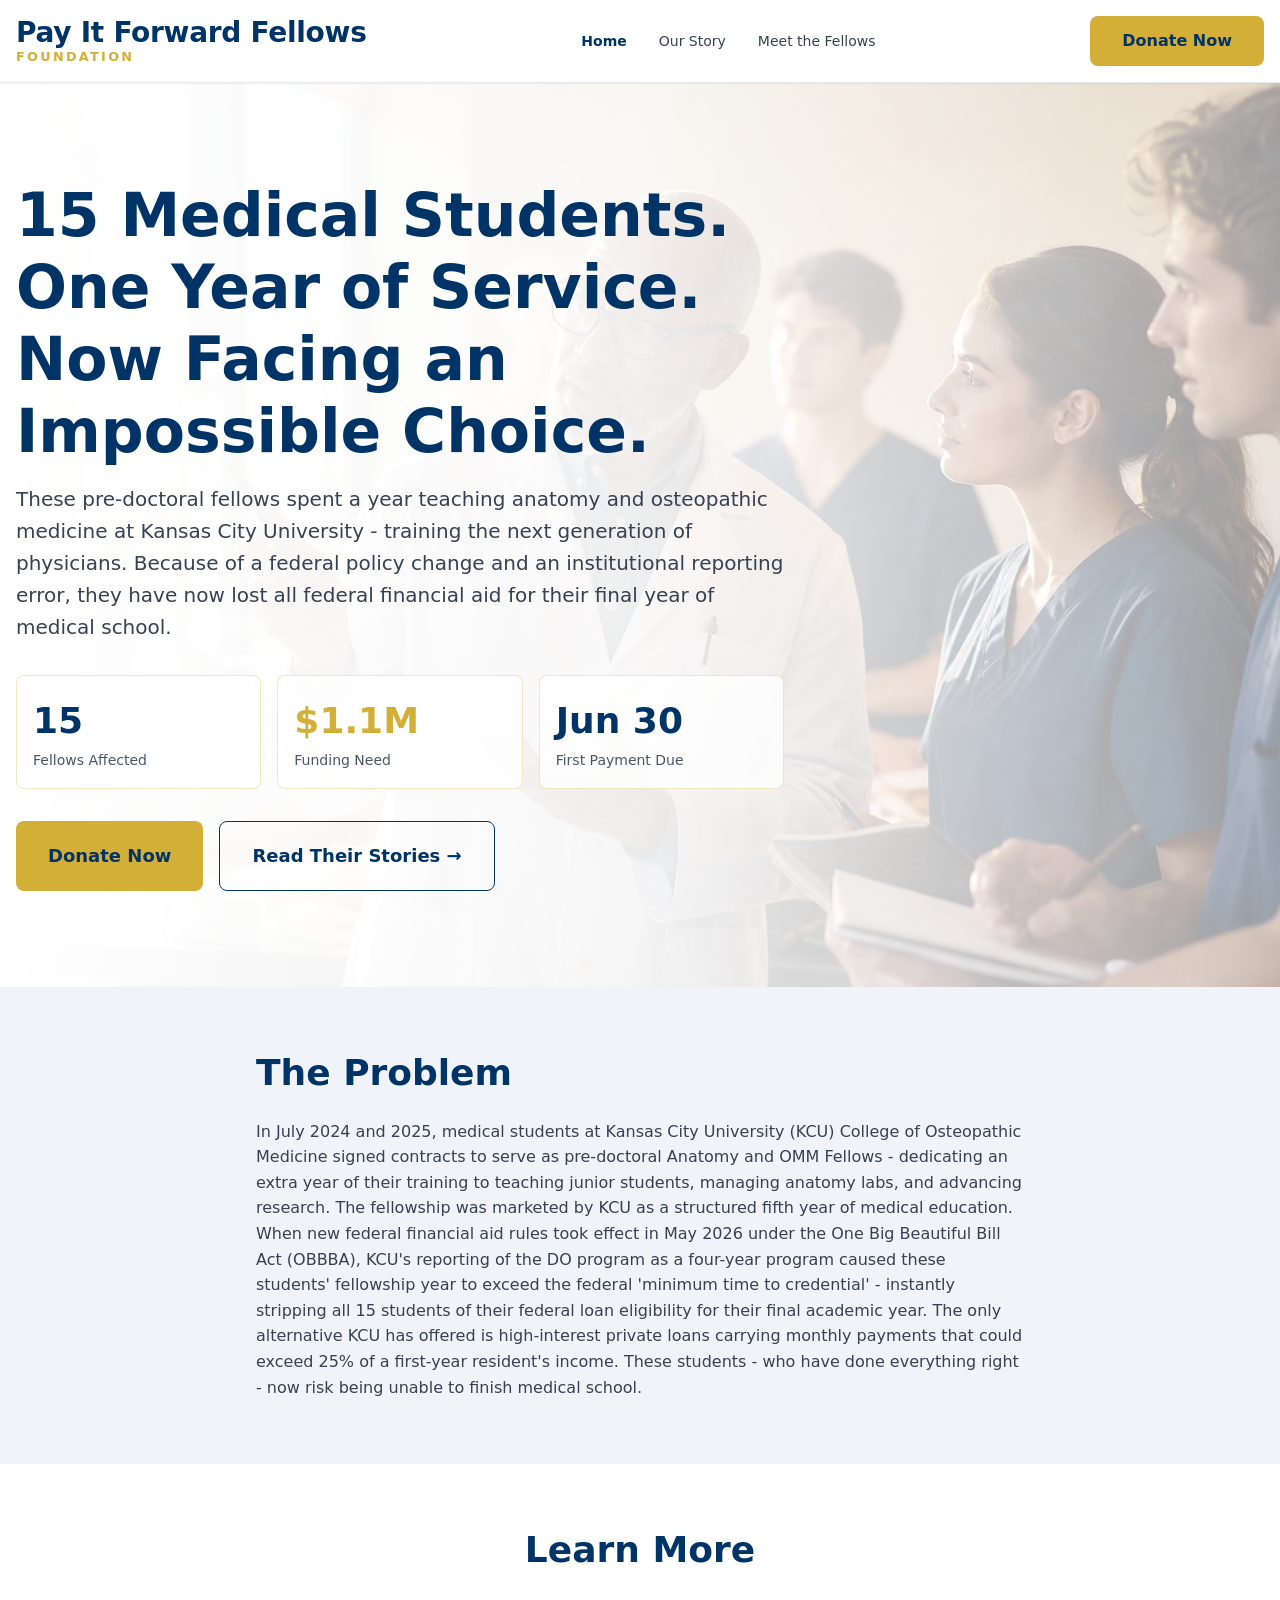
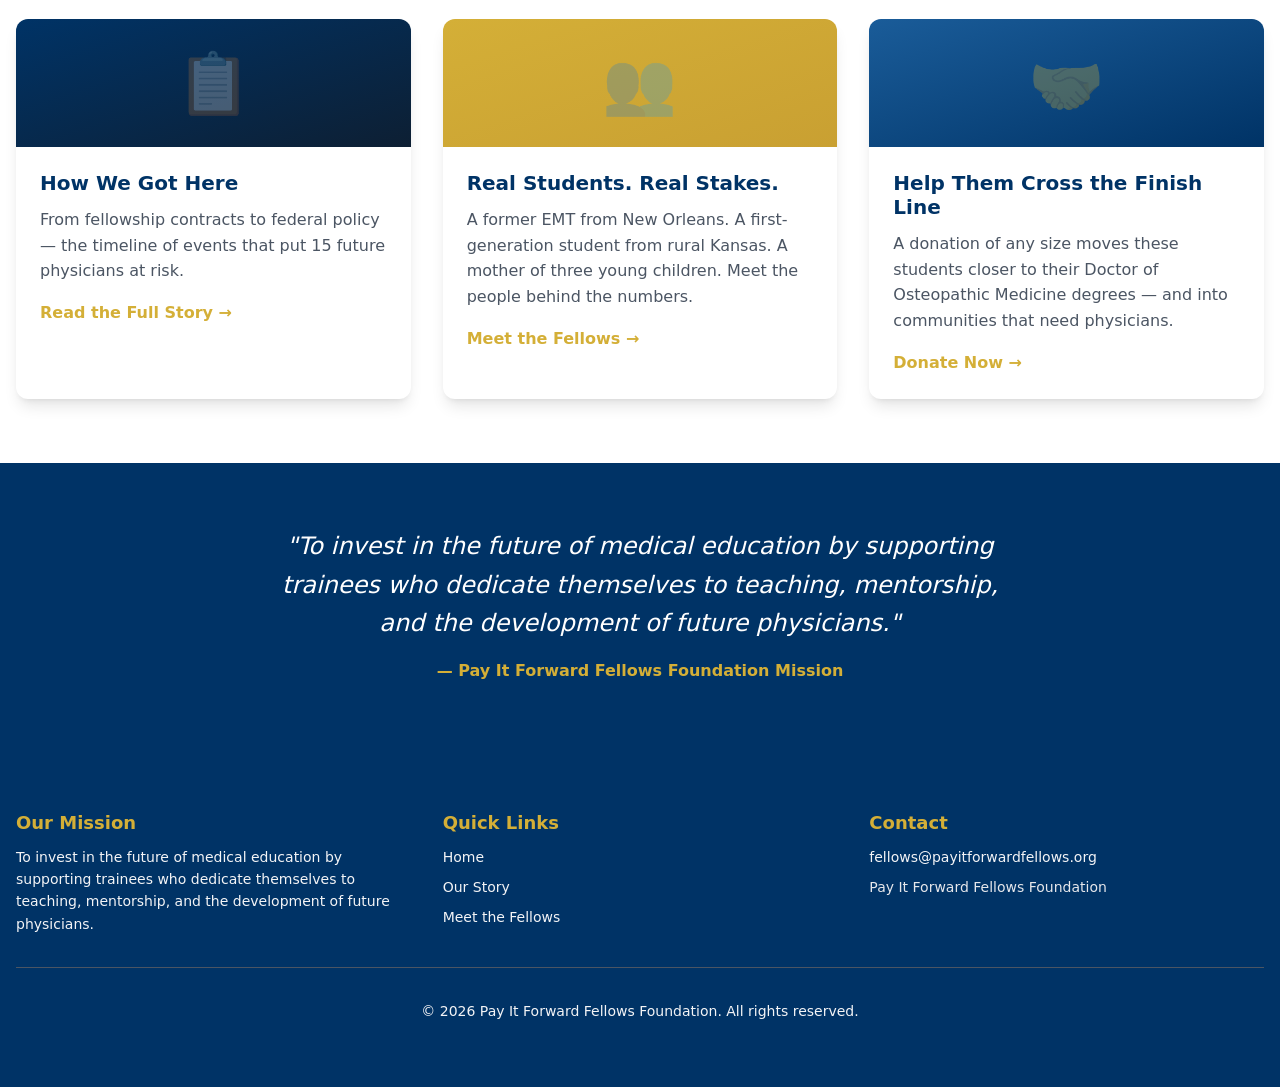
==== index.html @ 17644991 "Initial commit: Pay It Forward Fellows static site Hand-written HTML/CSS/JS fundraising site for 15 " ====
<!doctype html>
<html lang="en">
<head>
  <meta charset="utf-8" />
  <meta name="viewport" content="width=device-width, initial-scale=1" />
  <title>Pay It Forward Fellows — 15 Medical Students Facing an Impossible Choice</title>
  <meta name="description" content="15 KCU pre-doctoral fellows lost all federal financial aid for their final year of medical school. Help them cross the finish line." />
  <link rel="stylesheet" href="styles.css" />
</head>
<body>

  <!-- ===== Header ===== -->
  <header class="site-header">
    <div class="container">
      <a href="index.html" class="logo" aria-label="Pay It Forward Fellows Foundation — Home">
        <span class="logo-main">Pay It Forward Fellows</span>
        <span class="logo-sub">Foundation</span>
      </a>

      <nav class="main-nav" aria-label="Main">
        <a href="index.html" aria-current="page">Home</a>
        <a href="our-story.html">Our Story</a>
        <a href="meet-fellows.html">Meet the Fellows</a>
      </nav>

      <div class="header-cta">
        <a href="mailto:fellows@payitforwardfellows.org" class="btn btn-gold">Donate Now</a>
      </div>

      <button class="menu-toggle" aria-label="Toggle menu" aria-expanded="false" data-menu-toggle>☰</button>
    </div>

    <div class="mobile-menu" data-mobile-menu>
      <nav class="container" aria-label="Mobile">
        <a href="index.html" aria-current="page">Home</a>
        <a href="our-story.html">Our Story</a>
        <a href="meet-fellows.html">Meet the Fellows</a>
        <a href="mailto:fellows@payitforwardfellows.org" class="btn btn-gold">Donate Now</a>
      </nav>
    </div>
  </header>

  <main>
    <!-- ===== Hero ===== -->
    <section class="hero">
      <div class="hero-bg" role="img" aria-label="Medical education teaching environment"></div>
      <div class="hero-overlay"></div>

      <div class="container">
        <div class="hero-content">
          <h1>15 Medical Students. One Year of Service. Now Facing an Impossible Choice.</h1>
          <p class="lead">
            These pre-doctoral fellows spent a year teaching anatomy and osteopathic medicine at Kansas City
            University - training the next generation of physicians. Because of a federal policy change and an
            institutional reporting error, they have now lost all federal financial aid for their final year of
            medical school.
          </p>

          <div class="stats">
            <div class="stat">
              <div class="stat-value">15</div>
              <div class="stat-label">Fellows Affected</div>
            </div>
            <div class="stat">
              <div class="stat-value gold">$1.1M</div>
              <div class="stat-label">Funding Need</div>
            </div>
            <div class="stat">
              <div class="stat-value">Jun 30</div>
              <div class="stat-label">First Payment Due</div>
            </div>
          </div>

          <div class="hero-actions">
            <a href="mailto:fellows@payitforwardfellows.org" class="btn btn-gold btn-lg">Donate Now</a>
            <a href="meet-fellows.html" class="btn btn-outline btn-lg">Read Their Stories →</a>
          </div>
        </div>
      </div>
    </section>

    <!-- ===== The Problem ===== -->
    <section class="bg-soft">
      <div class="container">
        <div class="narrow">
          <h2>The Problem</h2>
          <p>
            In July 2024 and 2025, medical students at Kansas City University (KCU) College of Osteopathic
            Medicine signed contracts to serve as pre-doctoral Anatomy and OMM Fellows - dedicating an extra
            year of their training to teaching junior students, managing anatomy labs, and advancing research.
            The fellowship was marketed by KCU as a structured fifth year of medical education. When new federal
            financial aid rules took effect in May 2026 under the One Big Beautiful Bill Act (OBBBA), KCU's
            reporting of the DO program as a four-year program caused these students' fellowship year to exceed
            the federal 'minimum time to credential' - instantly stripping all 15 students of their federal loan
            eligibility for their final academic year. The only alternative KCU has offered is high-interest
            private loans carrying monthly payments that could exceed 25% of a first-year resident's income.
            These students - who have done everything right - now risk being unable to finish medical school.
          </p>
        </div>
      </div>
    </section>

    <!-- ===== Learn More ===== -->
    <section>
      <div class="container">
        <h2 class="text-center" style="margin-bottom: 3rem;">Learn More</h2>

        <div class="card-grid card-grid-3">
          <article class="card">
            <div class="teaser-banner teaser-navy"><span>📋</span></div>
            <div class="teaser-body">
              <h3>How We Got Here</h3>
              <p>From fellowship contracts to federal policy — the timeline of events that put 15 future physicians at risk.</p>
              <a href="our-story.html" class="link-gold">Read the Full Story →</a>
            </div>
          </article>

          <article class="card">
            <div class="teaser-banner teaser-gold"><span>👥</span></div>
            <div class="teaser-body">
              <h3>Real Students. Real Stakes.</h3>
              <p>A former EMT from New Orleans. A first-generation student from rural Kansas. A mother of three young children. Meet the people behind the numbers.</p>
              <a href="meet-fellows.html" class="link-gold">Meet the Fellows →</a>
            </div>
          </article>

          <article class="card">
            <div class="teaser-banner teaser-blue"><span>🤝</span></div>
            <div class="teaser-body">
              <h3>Help Them Cross the Finish Line</h3>
              <p>A donation of any size moves these students closer to their Doctor of Osteopathic Medicine degrees — and into communities that need physicians.</p>
              <a href="mailto:fellows@payitforwardfellows.org" class="link-gold">Donate Now →</a>
            </div>
          </article>
        </div>
      </div>
    </section>

    <!-- ===== Mission ===== -->
    <section class="bg-navy">
      <div class="container">
        <div class="narrow text-center">
          <p class="mission-quote">
            "To invest in the future of medical education by supporting trainees who dedicate themselves to
            teaching, mentorship, and the development of future physicians."
          </p>
          <p class="text-gold" style="font-weight: 600;">— Pay It Forward Fellows Foundation Mission</p>
        </div>
      </div>
    </section>
  </main>

  <!-- ===== Footer ===== -->
  <footer class="site-footer">
    <div class="container">
      <div class="footer-grid">
        <div>
          <h3>Our Mission</h3>
          <p>To invest in the future of medical education by supporting trainees who dedicate themselves to teaching, mentorship, and the development of future physicians.</p>
        </div>
        <div>
          <h3>Quick Links</h3>
          <ul>
            <li><a href="index.html">Home</a></li>
            <li><a href="our-story.html">Our Story</a></li>
            <li><a href="meet-fellows.html">Meet the Fellows</a></li>
          </ul>
        </div>
        <div>
          <h3>Contact</h3>
          <p><a href="mailto:fellows@payitforwardfellows.org">fellows@payitforwardfellows.org</a></p>
          <p style="margin-top: 0.5rem; color: #e5e7eb;">Pay It Forward Fellows Foundation</p>
        </div>
      </div>
      <div class="footer-bottom">
        <p>© <span data-year>2026</span> Pay It Forward Fellows Foundation. All rights reserved.</p>
      </div>
    </div>
  </footer>

  <script src="main.js"></script>
</body>
</html>
---- styles.css ----
/* ==========================================================================
   Pay It Forward Fellows — styles.css
   Design system: navy #003366 / gold #D4AF37, system font stack
   ========================================================================== */

:root {
  --navy: #003366;
  --navy-dark: #0d1f33;
  --navy-mid: #1a5c99;
  --gold: #d4af37;
  --gold-dark: #c9a032;
  --bg-soft: #f0f4f8;
  --bg-softer: #f8f9fa;
  --text-body: #374151;   /* gray-700 */
  --text-muted: #4b5563;  /* gray-600 */
  --border: #e5e7eb;
  --red: #ef4444;
  --ease-out: cubic-bezier(0.23, 1, 0.32, 1);
}

* { box-sizing: border-box; margin: 0; padding: 0; }

html { scroll-behavior: smooth; }

body {
  font-family: ui-sans-serif, system-ui, -apple-system, "Segoe UI", Roboto, Arial, sans-serif;
  color: var(--text-body);
  background: #fff;
  line-height: 1.6;
  min-height: 100vh;
  display: flex;
  flex-direction: column;
}

img { max-width: 100%; display: block; }

a { color: inherit; text-decoration: none; }

main { flex: 1; }

/* ---------- Layout ---------- */
.container {
  width: 100%;
  max-width: 80rem; /* 7xl */
  margin-inline: auto;
  padding-inline: 1rem;
}

section { padding-block: 3rem; }
@media (min-width: 768px) { section { padding-block: 4rem; } }

.bg-soft   { background: var(--bg-soft); }
.bg-softer { background: var(--bg-softer); }
.bg-navy   { background: var(--navy); color: #fff; }
.bg-navy-grad {
  background: linear-gradient(to right, var(--navy), var(--navy-dark));
  color: #fff;
}

/* ---------- Typography ---------- */
h1, h2, h3 { color: var(--navy); line-height: 1.2; }
.bg-navy h1, .bg-navy h2, .bg-navy-grad h1, .bg-navy-grad h2 { color: #fff; }

h1 { font-size: 2.25rem; font-weight: 700; margin-bottom: 1rem; }
h2 { font-size: 1.875rem; font-weight: 700; margin-bottom: 1.5rem; }
h3 { font-size: 1.25rem; font-weight: 700; margin-bottom: 0.75rem; }

@media (min-width: 768px) {
  h1 { font-size: 3rem; }
  h2 { font-size: 2.25rem; }
}
@media (min-width: 1024px) {
  .hero h1 { font-size: 3.75rem; }
}

.lead { font-size: 1.125rem; }
@media (min-width: 768px) { .lead { font-size: 1.25rem; } }

.text-gold   { color: var(--gold); }
.text-center { text-align: center; }
.muted       { color: var(--text-muted); }
.narrow      { max-width: 48rem; margin-inline: auto; }

/* ---------- Buttons ---------- */
.btn {
  display: inline-flex;
  align-items: center;
  gap: 0.5rem;
  font: inherit;
  font-weight: 600;
  border: 0;
  border-radius: 0.5rem;
  padding: 0.75rem 2rem;
  cursor: pointer;
  transition: background-color 160ms var(--ease-out), color 160ms var(--ease-out),
              transform 160ms var(--ease-out);
}
.btn:active { transform: scale(0.97); }

.btn-gold { background: var(--gold); color: var(--navy); }
.btn-gold:hover { background: var(--gold-dark); }

.btn-outline {
  background: transparent;
  color: var(--navy);
  border: 1px solid var(--navy);
}
.btn-outline:hover { background: var(--navy); color: #fff; }

.btn-lg { padding: 1.25rem 2rem; font-size: 1.125rem; }

/* ---------- Header ---------- */
.site-header {
  position: sticky;
  top: 0;
  z-index: 50;
  background: #fff;
  border-bottom: 1px solid var(--border);
  box-shadow: 0 1px 2px rgb(0 0 0 / 0.05);
}
.site-header .container {
  display: flex;
  align-items: center;
  justify-content: space-between;
  padding-block: 1rem;
}

/* Text logo (fallback until real logo PNG is provided).
   To swap in the real logo: replace .logo contents with
   <img src="assets/piff-logo.png" alt="Pay It Forward Fellows Foundation" class="logo-img"> */
.logo { display: flex; flex-direction: column; line-height: 1.15; flex-shrink: 0; }
.logo .logo-main {
  font-size: 1.5rem;
  font-weight: 800;
  color: var(--navy);
  letter-spacing: -0.01em;
}
.logo .logo-sub {
  font-size: 0.8rem;
  font-weight: 700;
  color: var(--gold);
  text-transform: uppercase;
  letter-spacing: 0.18em;
}
.logo-img { height: 6rem; width: auto; } /* h-24; md bump below */
@media (min-width: 768px) {
  .logo .logo-main { font-size: 1.75rem; }
  .logo-img { height: 7rem; } /* h-28 */
}

.main-nav { display: none; align-items: center; gap: 2rem; }
.main-nav a {
  font-size: 0.875rem;
  font-weight: 500;
  transition: color 160ms var(--ease-out);
}
.main-nav a:hover, .main-nav a[aria-current="page"] { color: var(--navy); }
.main-nav a[aria-current="page"] { font-weight: 700; }

.header-cta { display: none; }

.menu-toggle {
  display: inline-flex;
  background: none;
  border: 0;
  padding: 0.5rem;
  border-radius: 0.5rem;
  cursor: pointer;
  color: var(--navy);
}
.menu-toggle:hover { background: var(--bg-soft); }

@media (min-width: 768px) {
  .main-nav, .header-cta { display: inline-flex; }
  .menu-toggle { display: none; }
}

/* Mobile menu */
.mobile-menu {
  display: none;
  border-top: 1px solid var(--border);
  background: var(--bg-softer);
}
.mobile-menu.open { display: block; }
.mobile-menu nav {
  display: flex;
  flex-direction: column;
  gap: 1rem;
  padding-block: 1rem;
}
.mobile-menu a { font-size: 0.875rem; font-weight: 500; padding-block: 0.5rem; }
.mobile-menu .btn { justify-content: center; width: 100%; }

/* ---------- Hero (Home) ---------- */
.hero { position: relative; overflow: hidden; padding-block: 4rem; }
@media (min-width: 768px) { .hero { padding-block: 6rem; } }

.hero-bg {
  position: absolute;
  inset: 0;
  background: url("assets/hero-medical-education.webp") center / cover no-repeat;
  opacity: 0.4;
}
.hero-overlay {
  position: absolute;
  inset: 0;
  background: linear-gradient(to right, #fff, rgb(255 255 255 / 0.8), transparent);
}
.hero .container { position: relative; z-index: 10; }
.hero-content { max-width: 48rem; }
.hero p.lead { margin-bottom: 2rem; }

/* Stats row */
.stats {
  display: grid;
  grid-template-columns: repeat(3, 1fr);
  gap: 1rem;
  margin-bottom: 2rem;
}
.stat {
  background: rgb(255 255 255 / 0.8);
  backdrop-filter: blur(4px);
  border: 1px solid rgb(212 175 55 / 0.3);
  border-radius: 0.5rem;
  padding: 1rem;
}
.stat-value { font-size: 1.875rem; font-weight: 700; color: var(--navy); }
.stat-value.gold { color: var(--gold); }
.stat-label { font-size: 0.875rem; color: var(--text-muted); }
@media (min-width: 768px) { .stat-value { font-size: 2.25rem; } }

.hero-actions { display: flex; flex-direction: column; gap: 1rem; }
@media (min-width: 640px) { .hero-actions { flex-direction: row; } }

/* ---------- Cards ---------- */
.card {
  background: #fff;
  border-radius: 0.75rem;
  box-shadow: 0 10px 15px -3px rgb(0 0 0 / 0.1), 0 4px 6px -4px rgb(0 0 0 / 0.1);
  overflow: hidden;
  transition: box-shadow 300ms var(--ease-out);
}
.card:hover {
  box-shadow: 0 20px 25px -5px rgb(0 0 0 / 0.1), 0 8px 10px -6px rgb(0 0 0 / 0.1);
}

.card-grid {
  display: grid;
  grid-template-columns: 1fr;
  gap: 2rem;
}
@media (min-width: 768px) {
  .card-grid-3 { grid-template-columns: repeat(3, 1fr); }
  .card-grid-2 { grid-template-columns: repeat(2, 1fr); }
}

/* Teaser cards (Home) */
.teaser-banner {
  height: 8rem;
  display: flex;
  align-items: center;
  justify-content: center;
  font-size: 3.75rem;
}
.teaser-banner span { opacity: 0.25; }
.teaser-navy { background: linear-gradient(to bottom right, var(--navy), var(--navy-dark)); }
.teaser-gold { background: linear-gradient(to bottom right, var(--gold), var(--gold-dark)); }
.teaser-blue { background: linear-gradient(to bottom right, var(--navy-mid), var(--navy)); }
.teaser-body { padding: 1.5rem; }
.teaser-body p { color: var(--text-muted); margin-bottom: 1rem; }

.link-gold {
  display: inline-flex;
  align-items: center;
  gap: 0.5rem;
  color: var(--gold);
  font-weight: 600;
  transition: color 160ms var(--ease-out);
}
.link-gold:hover { color: var(--navy); }

/* Accent-border cards (Our Story, Meet Fellows) */
.card-accent { padding: 1.5rem; border-left: 4px solid var(--gold); border-radius: 0.5rem; }
.card-accent.red { border-left-color: var(--red); }
.card-accent p + p { margin-top: 0.75rem; }
.note { font-size: 0.875rem; color: var(--text-muted); font-style: italic; }

/* Callout boxes */
.callout {
  background: var(--bg-soft);
  border: 1px solid rgb(212 175 55 / 0.3);
  border-radius: 0.5rem;
  padding: 1.5rem;
}
.callout-warn {
  background: #fff3cd;
  border: 1px solid #ffc107;
  border-radius: 0.5rem;
  padding: 1.5rem;
  color: #1f2937;
}
.callout-gold-bar {
  background: #fff;
  border-left: 4px solid var(--gold);
  border-radius: 0.25rem;
  padding: 1.5rem;
  margin-top: 2rem;
}
.flag {
  background: #fff;
  border-left: 4px solid var(--red);
  border-radius: 0.25rem;
  padding: 1rem;
}
.flag + .flag { margin-top: 1rem; }

/* ---------- Mission quote (Home) ---------- */
.mission-quote { font-size: 1.25rem; font-style: italic; margin-bottom: 1rem; }
@media (min-width: 768px) { .mission-quote { font-size: 1.5rem; } }

/* ---------- Timeline (Our Story) ---------- */
.timeline-photo {
  height: 24rem;
  border-radius: 0.5rem;
  margin-bottom: 3rem;
  background: url("assets/timeline-accent.webp") center / cover no-repeat;
}
.timeline { display: flex; flex-direction: column; }
.timeline-item { display: flex; gap: 1.5rem; }
.timeline-marker { display: flex; flex-direction: column; align-items: center; flex-shrink: 0; }
.timeline-dot {
  width: 3rem;
  height: 3rem;
  border-radius: 9999px;
  background: var(--gold);
  color: var(--navy);
  font-weight: 700;
  display: flex;
  align-items: center;
  justify-content: center;
}
.timeline-line {
  width: 4px;
  flex: 1;
  min-height: 4rem;
  background: rgb(212 175 55 / 0.3);
  margin-top: 0.5rem;
}
.timeline-body { padding-bottom: 2rem; }
.timeline-date { font-size: 0.875rem; font-weight: 600; color: var(--gold); }
.timeline-body h3 { font-size: 1.125rem; margin: 0.25rem 0 0.5rem; }

/* ---------- Testimonials (Meet Fellows) ---------- */
.fellows { display: flex; flex-direction: column; gap: 3rem; }

.fellow-card { display: grid; grid-template-columns: 1fr; }
@media (min-width: 768px) { .fellow-card { grid-template-columns: 1fr 2fr; } }

/* Dark gradient layered OVER the photo so white text stays readable */
.fellow-profile {
  color: #fff;
  padding: 2rem;
  display: flex;
  flex-direction: column;
  justify-content: space-between;
  background:
    linear-gradient(to bottom right, rgb(0 51 102 / 0.93), rgb(13 31 51 / 0.93)),
    url("assets/testimonial-background.webp") center / cover no-repeat;
}
.fellow-icon { font-size: 3.75rem; margin-bottom: 1rem; }
.fellow-profile h3 { color: #fff; font-size: 1.5rem; margin-bottom: 0.5rem; }
.fellow-title { color: var(--gold); font-weight: 600; margin-bottom: 1rem; }
.fellow-bio { font-size: 0.875rem; color: #f3f4f6; }

.fellow-story { padding: 2rem; display: flex; flex-direction: column; justify-content: center; }
.quote-mark { font-size: 3rem; line-height: 1; color: var(--gold); font-family: Georgia, serif; }
.fellow-quote { font-size: 1.125rem; font-style: italic; margin-bottom: 1rem; }
.fellow-quote2 { margin-bottom: 1.5rem; }
.fellow-sig {
  padding-top: 1rem;
  border-top: 1px solid var(--border);
  font-size: 0.875rem;
  font-weight: 600;
  color: var(--gold);
}

/* ---------- Footer ---------- */
.site-footer { background: var(--navy); color: #fff; padding-block: 3rem; }
@media (min-width: 768px) { .site-footer { padding-block: 4rem; } }

.footer-grid {
  display: grid;
  grid-template-columns: 1fr;
  gap: 2rem;
  margin-bottom: 2rem;
}
@media (min-width: 768px) { .footer-grid { grid-template-columns: repeat(3, 1fr); } }

.site-footer h3 { color: var(--gold); font-size: 1.125rem; }
.site-footer p, .site-footer li { font-size: 0.875rem; color: #f3f4f6; }
.site-footer ul { list-style: none; display: flex; flex-direction: column; gap: 0.5rem; }
.site-footer a { transition: color 160ms var(--ease-out); }
.site-footer a:hover { color: var(--gold); }

.footer-bottom {
  border-top: 1px solid #4b5563;
  padding-top: 2rem;
  text-align: center;
  font-size: 0.875rem;
  color: #d1d5db;
}
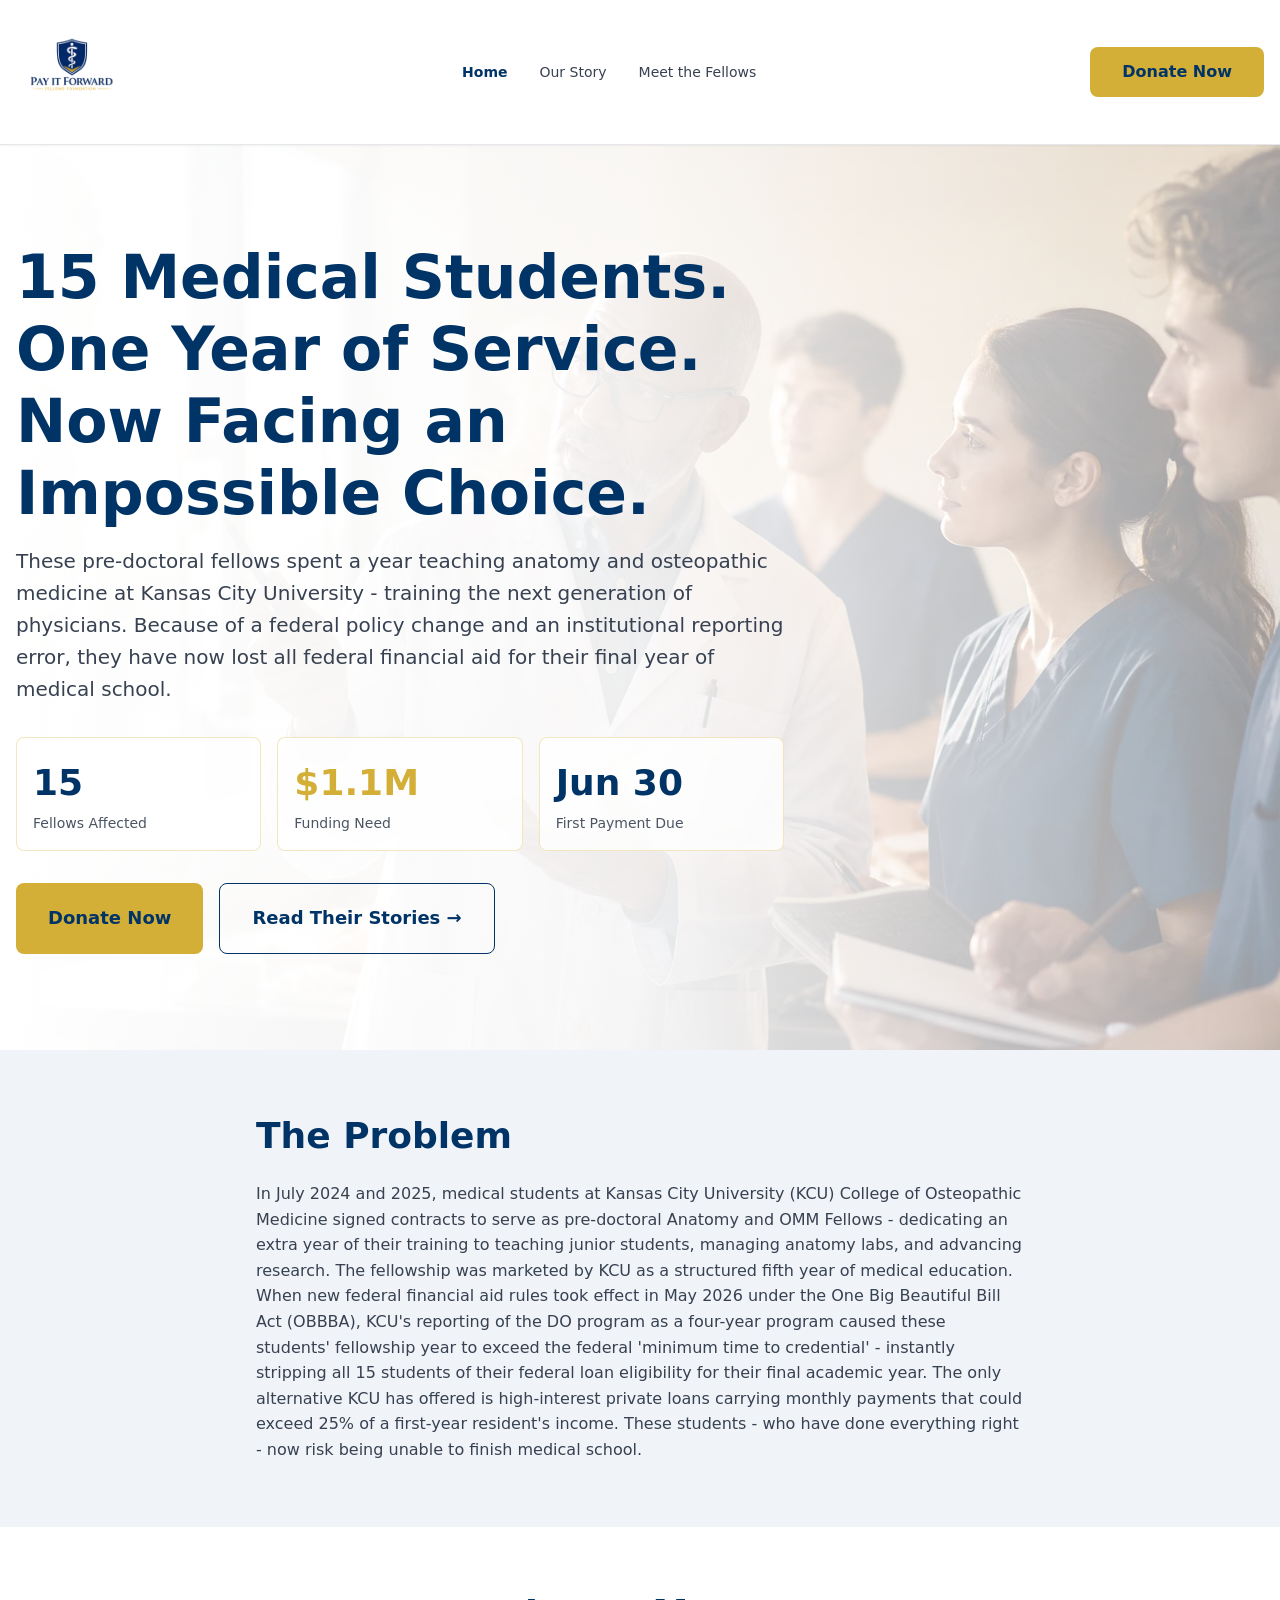
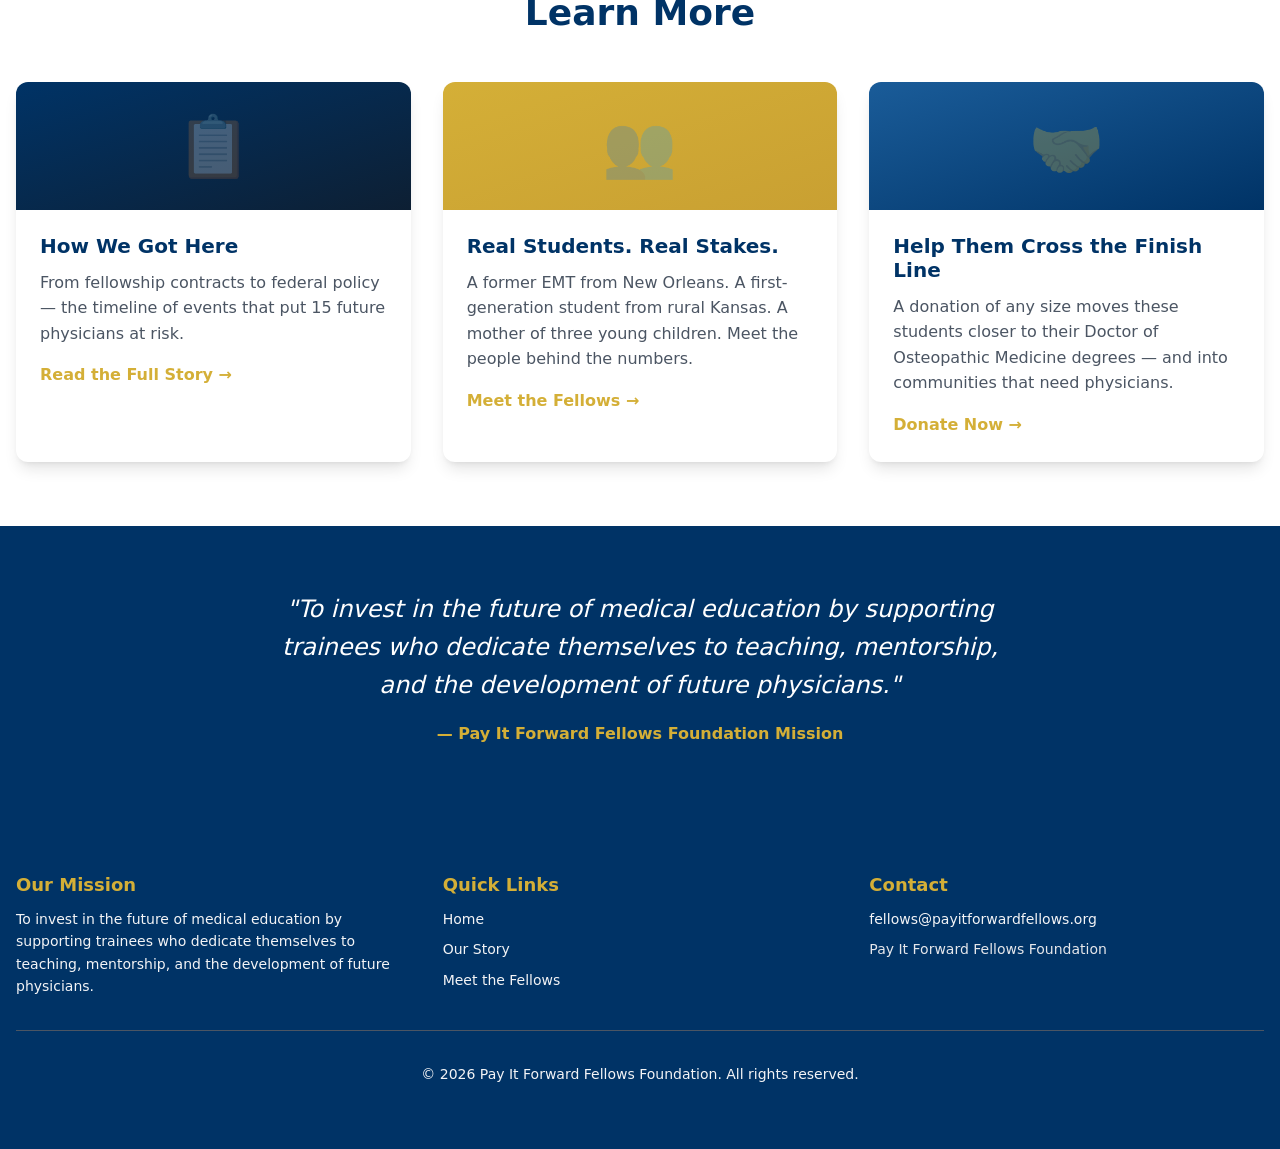
==== commit eeac1710: "Add official shield logo to header on all pages Replaces the text-logo fallback with assets/piff-log" ====
--- a/index.html
+++ b/index.html
@@ -13,8 +13,7 @@
   <header class="site-header">
     <div class="container">
       <a href="index.html" class="logo" aria-label="Pay It Forward Fellows Foundation — Home">
-        <span class="logo-main">Pay It Forward Fellows</span>
-        <span class="logo-sub">Foundation</span>
+        <img src="assets/piff-logo.png" alt="Pay It Forward Fellows Foundation" class="logo-img" />
       </a>
 
       <nav class="main-nav" aria-label="Main">
--- a/styles.css
+++ b/styles.css
@@ -125,9 +125,7 @@
   padding-block: 1rem;
 }
 
-/* Text logo (fallback until real logo PNG is provided).
-   To swap in the real logo: replace .logo contents with
-   <img src="assets/piff-logo.png" alt="Pay It Forward Fellows Foundation" class="logo-img"> */
+/* Logo image (assets/piff-logo.png). .logo-main/.logo-sub kept as text fallback styles. */
 .logo { display: flex; flex-direction: column; line-height: 1.15; flex-shrink: 0; }
 .logo .logo-main {
   font-size: 1.5rem;
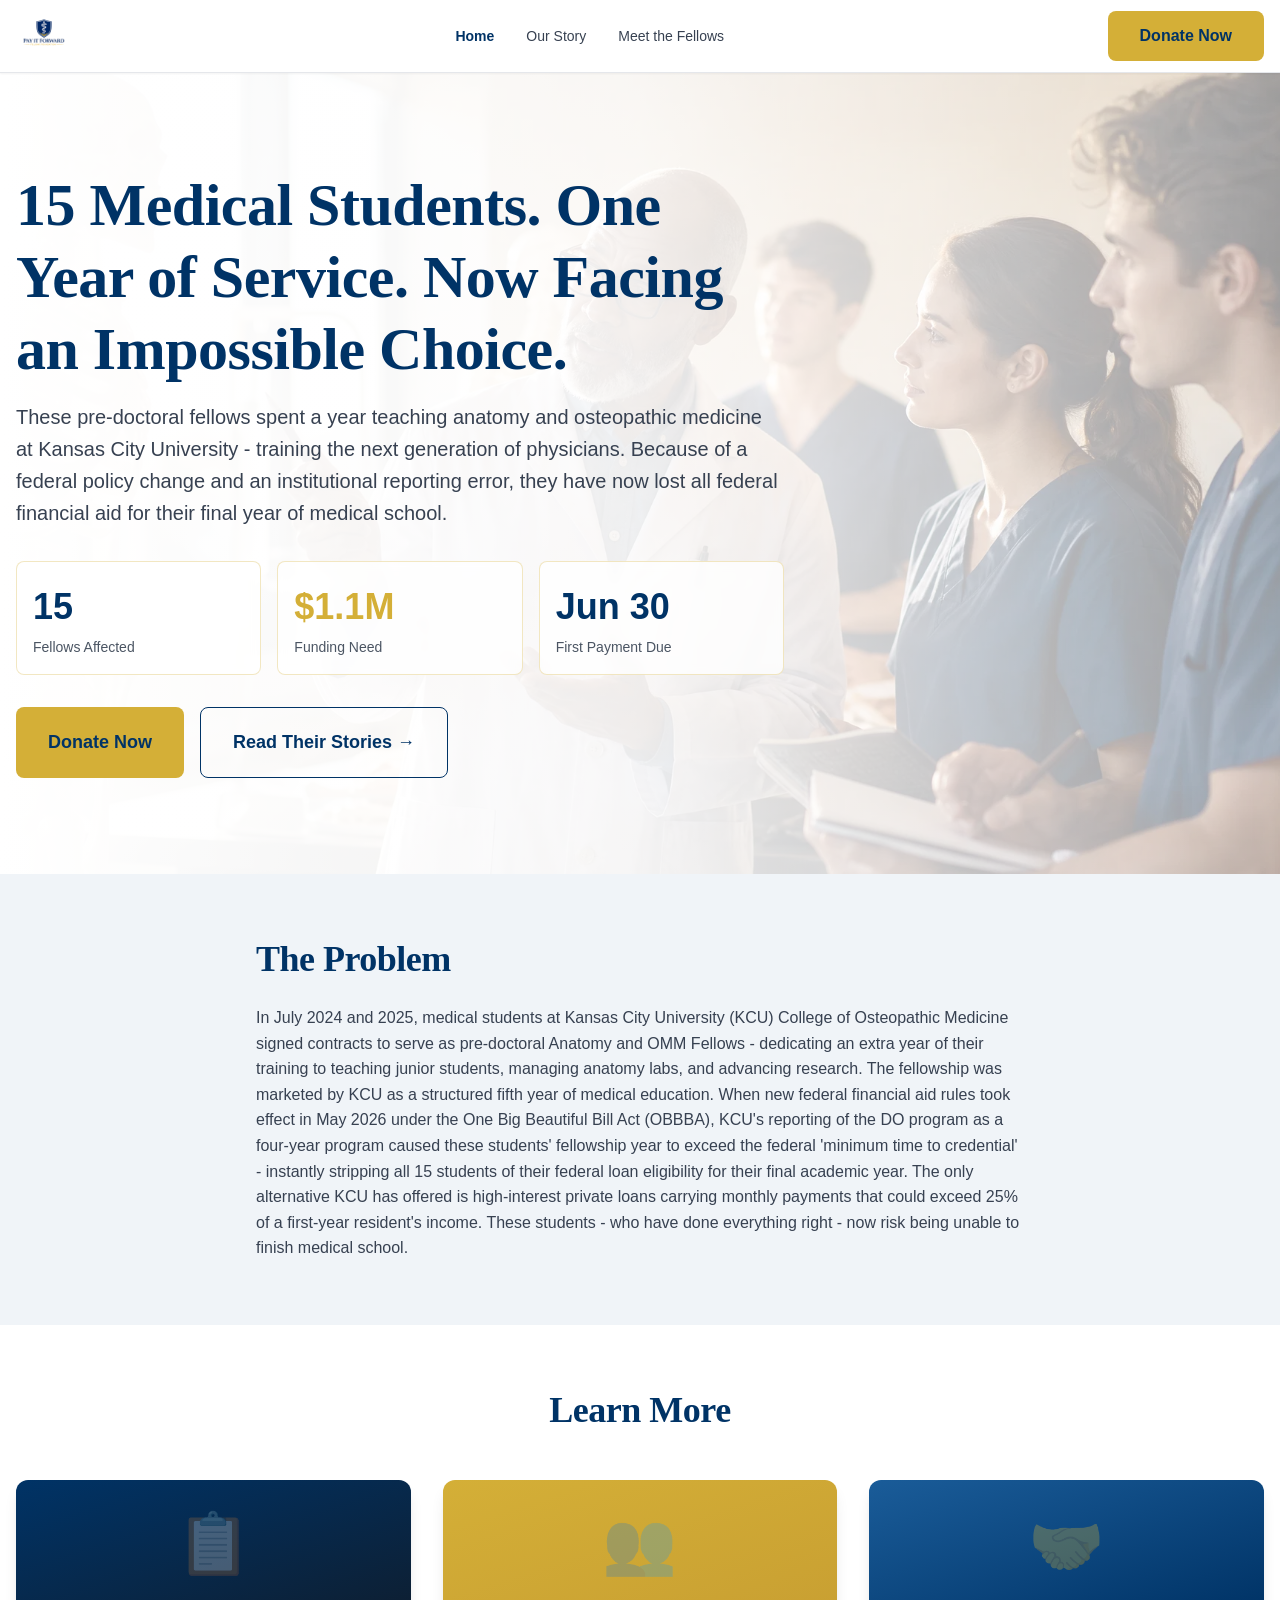
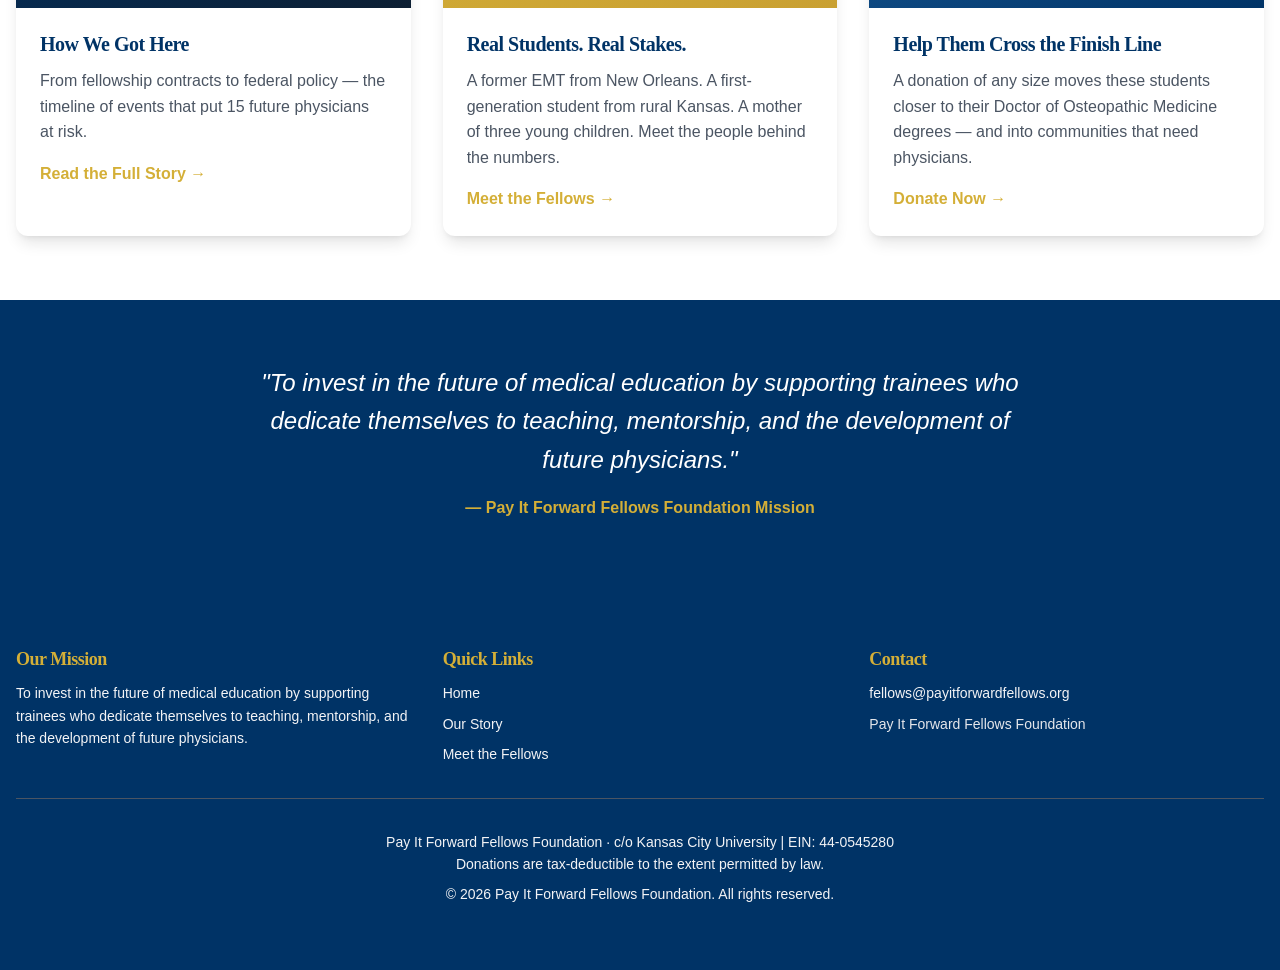
==== commit 4b414554: "Match React project design + real fellow stories from content doc - Typography: Georgia serif headin" ====
--- a/index.html
+++ b/index.html
@@ -172,7 +172,9 @@
         </div>
       </div>
       <div class="footer-bottom">
-        <p>© <span data-year>2026</span> Pay It Forward Fellows Foundation. All rights reserved.</p>
+        <p>Pay It Forward Fellows Foundation · c/o Kansas City University | EIN: 44-0545280</p>
+        <p>Donations are tax-deductible to the extent permitted by law.</p>
+        <p style="margin-top: 0.5rem;">© <span data-year>2026</span> Pay It Forward Fellows Foundation. All rights reserved.</p>
       </div>
     </div>
   </footer>
--- a/styles.css
+++ b/styles.css
@@ -23,7 +23,8 @@
 html { scroll-behavior: smooth; }
 
 body {
-  font-family: ui-sans-serif, system-ui, -apple-system, "Segoe UI", Roboto, Arial, sans-serif;
+  /* Matches React project base layer (client/src/index.css) */
+  font-family: 'Segoe UI', Tahoma, Geneva, Verdana, sans-serif;
   color: var(--text-body);
   background: #fff;
   line-height: 1.6;
@@ -58,7 +59,12 @@
 }
 
 /* ---------- Typography ---------- */
-h1, h2, h3 { color: var(--navy); line-height: 1.2; }
+h1, h2, h3 {
+  color: var(--navy);
+  line-height: 1.2;
+  font-family: 'Georgia', serif; /* heading font from React project */
+  letter-spacing: -0.5px;
+}
 .bg-navy h1, .bg-navy h2, .bg-navy-grad h1, .bg-navy-grad h2 { color: #fff; }
 
 h1 { font-size: 2.25rem; font-weight: 700; margin-bottom: 1rem; }
@@ -122,7 +128,7 @@
   display: flex;
   align-items: center;
   justify-content: space-between;
-  padding-block: 1rem;
+  padding-block: 0.5rem;
 }
 
 /* Logo image (assets/piff-logo.png). .logo-main/.logo-sub kept as text fallback styles. */
@@ -140,10 +146,10 @@
   text-transform: uppercase;
   letter-spacing: 0.18em;
 }
-.logo-img { height: 6rem; width: auto; } /* h-24; md bump below */
+.logo-img { height: 3rem; width: auto; } /* compact header */
 @media (min-width: 768px) {
   .logo .logo-main { font-size: 1.75rem; }
-  .logo-img { height: 7rem; } /* h-28 */
+  .logo-img { height: 3.5rem; }
 }
 
 .main-nav { display: none; align-items: center; gap: 2rem; }
@@ -354,7 +360,7 @@
 .fellow-card { display: grid; grid-template-columns: 1fr; }
 @media (min-width: 768px) { .fellow-card { grid-template-columns: 1fr 2fr; } }
 
-/* Dark gradient layered OVER the photo so white text stays readable */
+/* Navy gradient blended over the photo — texture visible, white text still readable */
 .fellow-profile {
   color: #fff;
   padding: 2rem;
@@ -362,8 +368,9 @@
   flex-direction: column;
   justify-content: space-between;
   background:
-    linear-gradient(to bottom right, rgb(0 51 102 / 0.93), rgb(13 31 51 / 0.93)),
+    linear-gradient(to bottom right, rgb(0 51 102 / 0.82), rgb(13 31 51 / 0.88)),
     url("assets/testimonial-background.webp") center / cover no-repeat;
+  text-shadow: 0 1px 3px rgb(0 0 0 / 0.35);
 }
 .fellow-icon { font-size: 3.75rem; margin-bottom: 1rem; }
 .fellow-profile h3 { color: #fff; font-size: 1.5rem; margin-bottom: 0.5rem; }
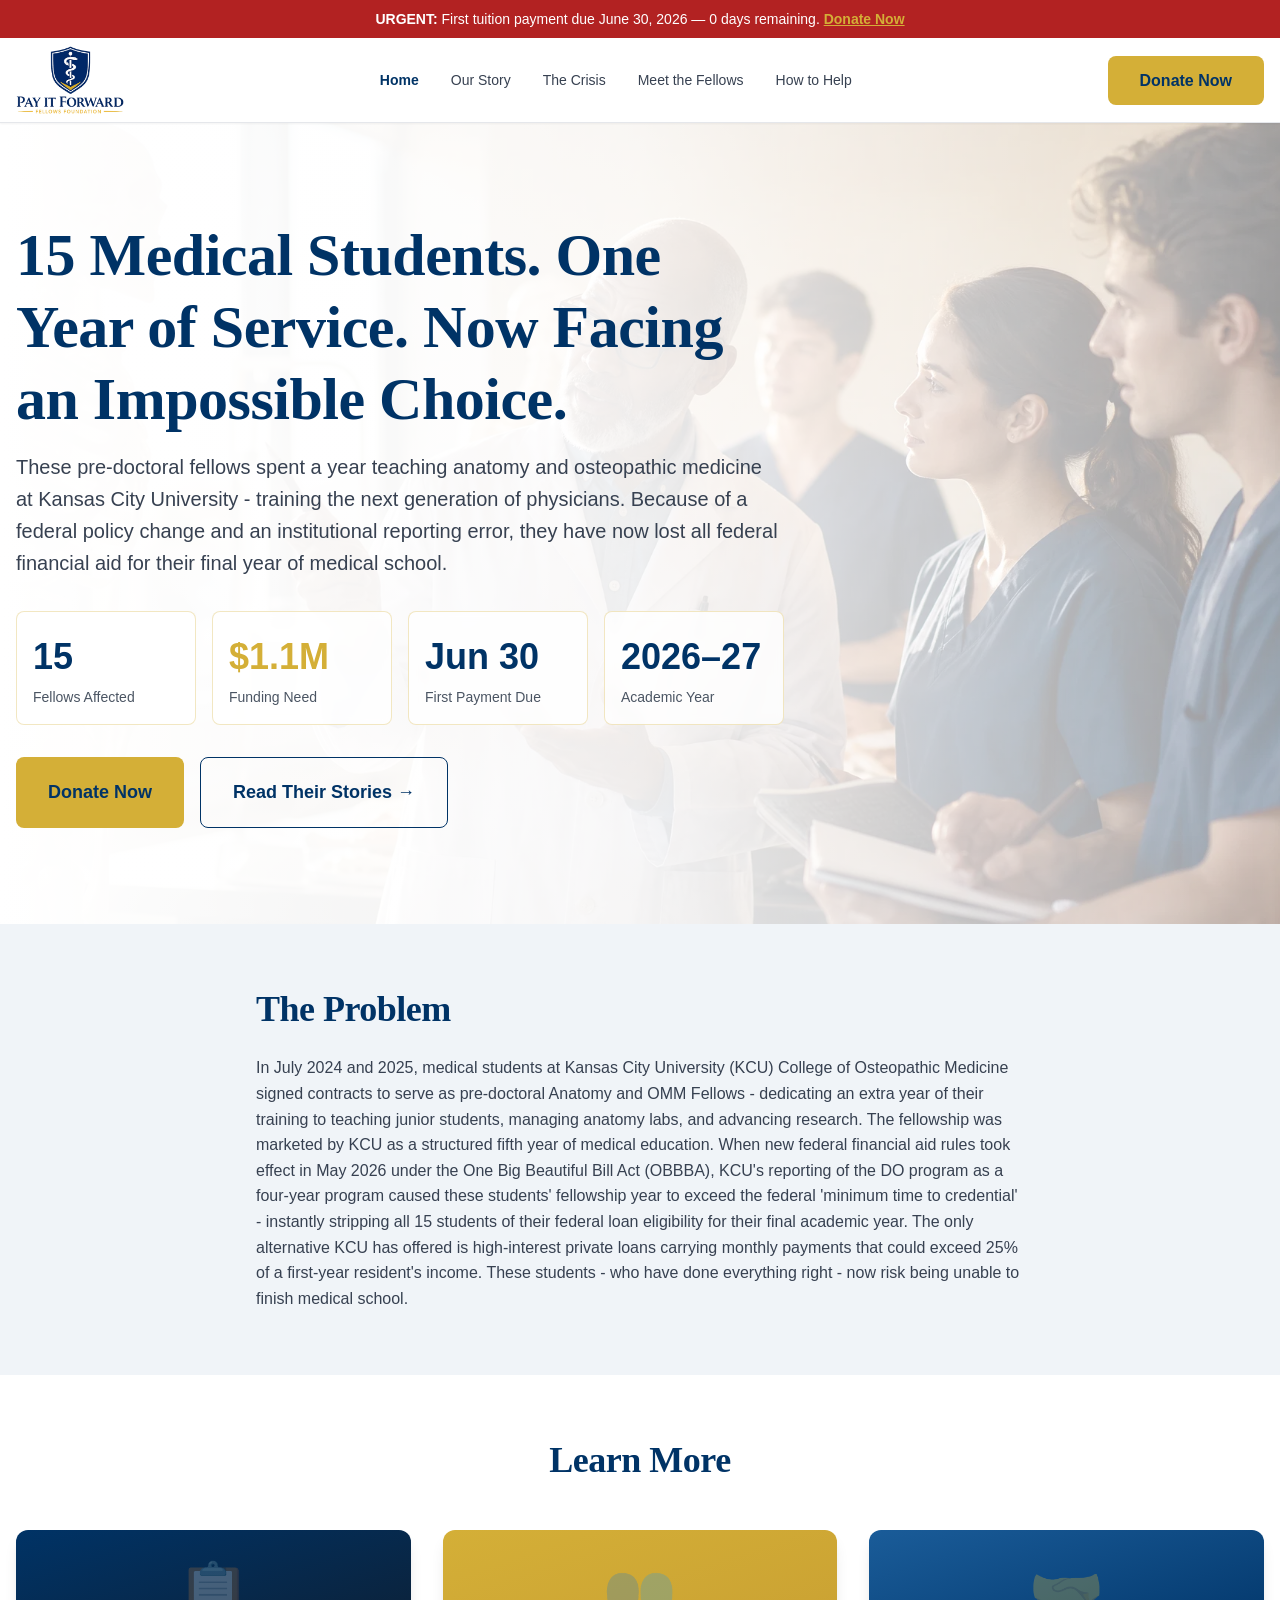
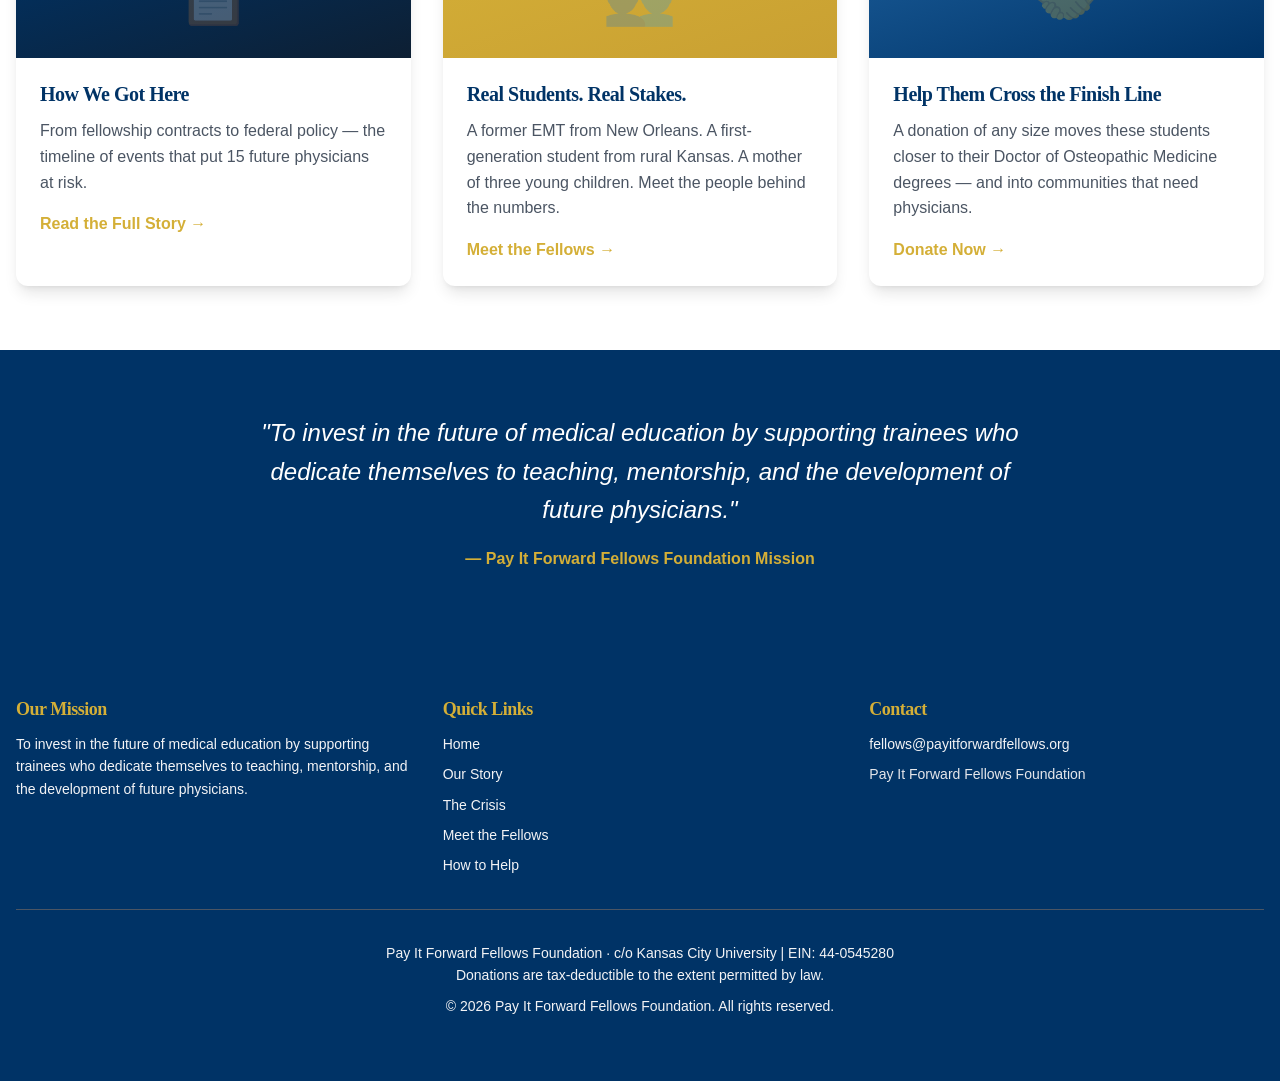
==== commit 914e0e0f: "Add The Crisis + How to Help pages, urgency banner, cropped logo - Crop logo PNG whitespace (1024x10" ====
--- a/index.html
+++ b/index.html
@@ -9,6 +9,10 @@
 </head>
 <body>
 
+  <div class="urgent-banner">
+    <p><strong>URGENT:</strong> First tuition payment due June 30, 2026 — <span data-countdown>…</span> remaining. <a href="how-to-help.html#donate">Donate Now</a></p>
+  </div>
+
   <!-- ===== Header ===== -->
   <header class="site-header">
     <div class="container">
@@ -19,11 +23,13 @@
       <nav class="main-nav" aria-label="Main">
         <a href="index.html" aria-current="page">Home</a>
         <a href="our-story.html">Our Story</a>
+        <a href="the-crisis.html">The Crisis</a>
         <a href="meet-fellows.html">Meet the Fellows</a>
+        <a href="how-to-help.html">How to Help</a>
       </nav>
 
       <div class="header-cta">
-        <a href="mailto:fellows@payitforwardfellows.org" class="btn btn-gold">Donate Now</a>
+        <a href="how-to-help.html#donate" class="btn btn-gold">Donate Now</a>
       </div>
 
       <button class="menu-toggle" aria-label="Toggle menu" aria-expanded="false" data-menu-toggle>☰</button>
@@ -33,8 +39,10 @@
       <nav class="container" aria-label="Mobile">
         <a href="index.html" aria-current="page">Home</a>
         <a href="our-story.html">Our Story</a>
+        <a href="the-crisis.html">The Crisis</a>
         <a href="meet-fellows.html">Meet the Fellows</a>
-        <a href="mailto:fellows@payitforwardfellows.org" class="btn btn-gold">Donate Now</a>
+        <a href="how-to-help.html">How to Help</a>
+        <a href="how-to-help.html#donate" class="btn btn-gold">Donate Now</a>
       </nav>
     </div>
   </header>
@@ -68,10 +76,14 @@
               <div class="stat-value">Jun 30</div>
               <div class="stat-label">First Payment Due</div>
             </div>
+            <div class="stat">
+              <div class="stat-value">2026–27</div>
+              <div class="stat-label">Academic Year</div>
+            </div>
           </div>
 
           <div class="hero-actions">
-            <a href="mailto:fellows@payitforwardfellows.org" class="btn btn-gold btn-lg">Donate Now</a>
+            <a href="how-to-help.html#donate" class="btn btn-gold btn-lg">Donate Now</a>
             <a href="meet-fellows.html" class="btn btn-outline btn-lg">Read Their Stories →</a>
           </div>
         </div>
@@ -128,7 +140,7 @@
             <div class="teaser-body">
               <h3>Help Them Cross the Finish Line</h3>
               <p>A donation of any size moves these students closer to their Doctor of Osteopathic Medicine degrees — and into communities that need physicians.</p>
-              <a href="mailto:fellows@payitforwardfellows.org" class="link-gold">Donate Now →</a>
+              <a href="how-to-help.html#donate" class="link-gold">Donate Now →</a>
             </div>
           </article>
         </div>
@@ -162,7 +174,9 @@
           <ul>
             <li><a href="index.html">Home</a></li>
             <li><a href="our-story.html">Our Story</a></li>
+            <li><a href="the-crisis.html">The Crisis</a></li>
             <li><a href="meet-fellows.html">Meet the Fellows</a></li>
+            <li><a href="how-to-help.html">How to Help</a></li>
           </ul>
         </div>
         <div>
--- a/styles.css
+++ b/styles.css
@@ -115,6 +115,20 @@
 
 .btn-lg { padding: 1.25rem 2rem; font-size: 1.125rem; }
 
+/* ---------- Urgency banner ---------- */
+.urgent-banner {
+  background: var(--red-dark, #b22222);
+  color: #fff;
+  text-align: center;
+  font-size: 0.875rem;
+  padding: 0.5rem 1rem;
+}
+.urgent-banner a {
+  color: var(--gold);
+  font-weight: 700;
+  text-decoration: underline;
+}
+
 /* ---------- Header ---------- */
 .site-header {
   position: sticky;
@@ -146,10 +160,10 @@
   text-transform: uppercase;
   letter-spacing: 0.18em;
 }
-.logo-img { height: 3rem; width: auto; } /* compact header */
+.logo-img { height: 3.5rem; width: auto; } /* PNG is tight-cropped; compact header */
 @media (min-width: 768px) {
   .logo .logo-main { font-size: 1.75rem; }
-  .logo-img { height: 3.5rem; }
+  .logo-img { height: 4.25rem; }
 }
 
 .main-nav { display: none; align-items: center; gap: 2rem; }
@@ -214,13 +228,14 @@
 .hero-content { max-width: 48rem; }
 .hero p.lead { margin-bottom: 2rem; }
 
-/* Stats row */
+/* Stats row (4-up per content doc) */
 .stats {
   display: grid;
-  grid-template-columns: repeat(3, 1fr);
+  grid-template-columns: repeat(2, 1fr);
   gap: 1rem;
   margin-bottom: 2rem;
 }
+@media (min-width: 768px) { .stats { grid-template-columns: repeat(4, 1fr); } }
 .stat {
   background: rgb(255 255 255 / 0.8);
   backdrop-filter: blur(4px);
@@ -360,17 +375,15 @@
 .fellow-card { display: grid; grid-template-columns: 1fr; }
 @media (min-width: 768px) { .fellow-card { grid-template-columns: 1fr 2fr; } }
 
-/* Navy gradient blended over the photo — texture visible, white text still readable */
+/* Exact match to the Vite app: light watercolor photo as the panel background,
+   white name, gold title — same as the original MeetFellows.tsx rendering */
 .fellow-profile {
   color: #fff;
   padding: 2rem;
   display: flex;
   flex-direction: column;
   justify-content: space-between;
-  background:
-    linear-gradient(to bottom right, rgb(0 51 102 / 0.82), rgb(13 31 51 / 0.88)),
-    url("assets/testimonial-background.webp") center / cover no-repeat;
-  text-shadow: 0 1px 3px rgb(0 0 0 / 0.35);
+  background: url("assets/testimonial-background.webp") center / cover no-repeat;
 }
 .fellow-icon { font-size: 3.75rem; margin-bottom: 1rem; }
 .fellow-profile h3 { color: #fff; font-size: 1.5rem; margin-bottom: 0.5rem; }
@@ -389,6 +402,51 @@
   color: var(--gold);
 }
 
+/* ---------- Cost table (The Crisis) ---------- */
+.cost-table {
+  width: 100%;
+  border-collapse: collapse;
+  background: #fff;
+  border-radius: 0.5rem;
+  overflow: hidden;
+  box-shadow: 0 4px 6px -1px rgb(0 0 0 / 0.1);
+}
+.cost-table th, .cost-table td {
+  padding: 0.75rem 1rem;
+  text-align: left;
+  border-bottom: 1px solid var(--border);
+}
+.cost-table th { background: var(--navy); color: #fff; font-weight: 600; }
+.cost-table td:last-child, .cost-table th:last-child { text-align: right; }
+.cost-table tr.total td {
+  font-weight: 700;
+  color: var(--navy);
+  background: rgb(212 175 55 / 0.12);
+  border-top: 2px solid var(--gold);
+}
+
+/* ---------- Donation tiers (How to Help) ---------- */
+.tier-grid {
+  display: grid;
+  grid-template-columns: repeat(2, 1fr);
+  gap: 1rem;
+}
+@media (min-width: 768px) { .tier-grid { grid-template-columns: repeat(3, 1fr); } }
+.tier-card {
+  background: #fff;
+  border: 1px solid rgb(212 175 55 / 0.4);
+  border-radius: 0.5rem;
+  padding: 1.5rem;
+  text-align: center;
+  transition: box-shadow 300ms var(--ease-out), border-color 300ms var(--ease-out);
+}
+.tier-card:hover {
+  border-color: var(--gold);
+  box-shadow: 0 10px 15px -3px rgb(0 0 0 / 0.1);
+}
+.tier-amount { font-size: 1.875rem; font-weight: 700; color: var(--gold); font-family: 'Georgia', serif; }
+.tier-desc { font-size: 0.875rem; color: var(--text-muted); margin-top: 0.5rem; }
+
 /* ---------- Footer ---------- */
 .site-footer { background: var(--navy); color: #fff; padding-block: 3rem; }
 @media (min-width: 768px) { .site-footer { padding-block: 4rem; } }
